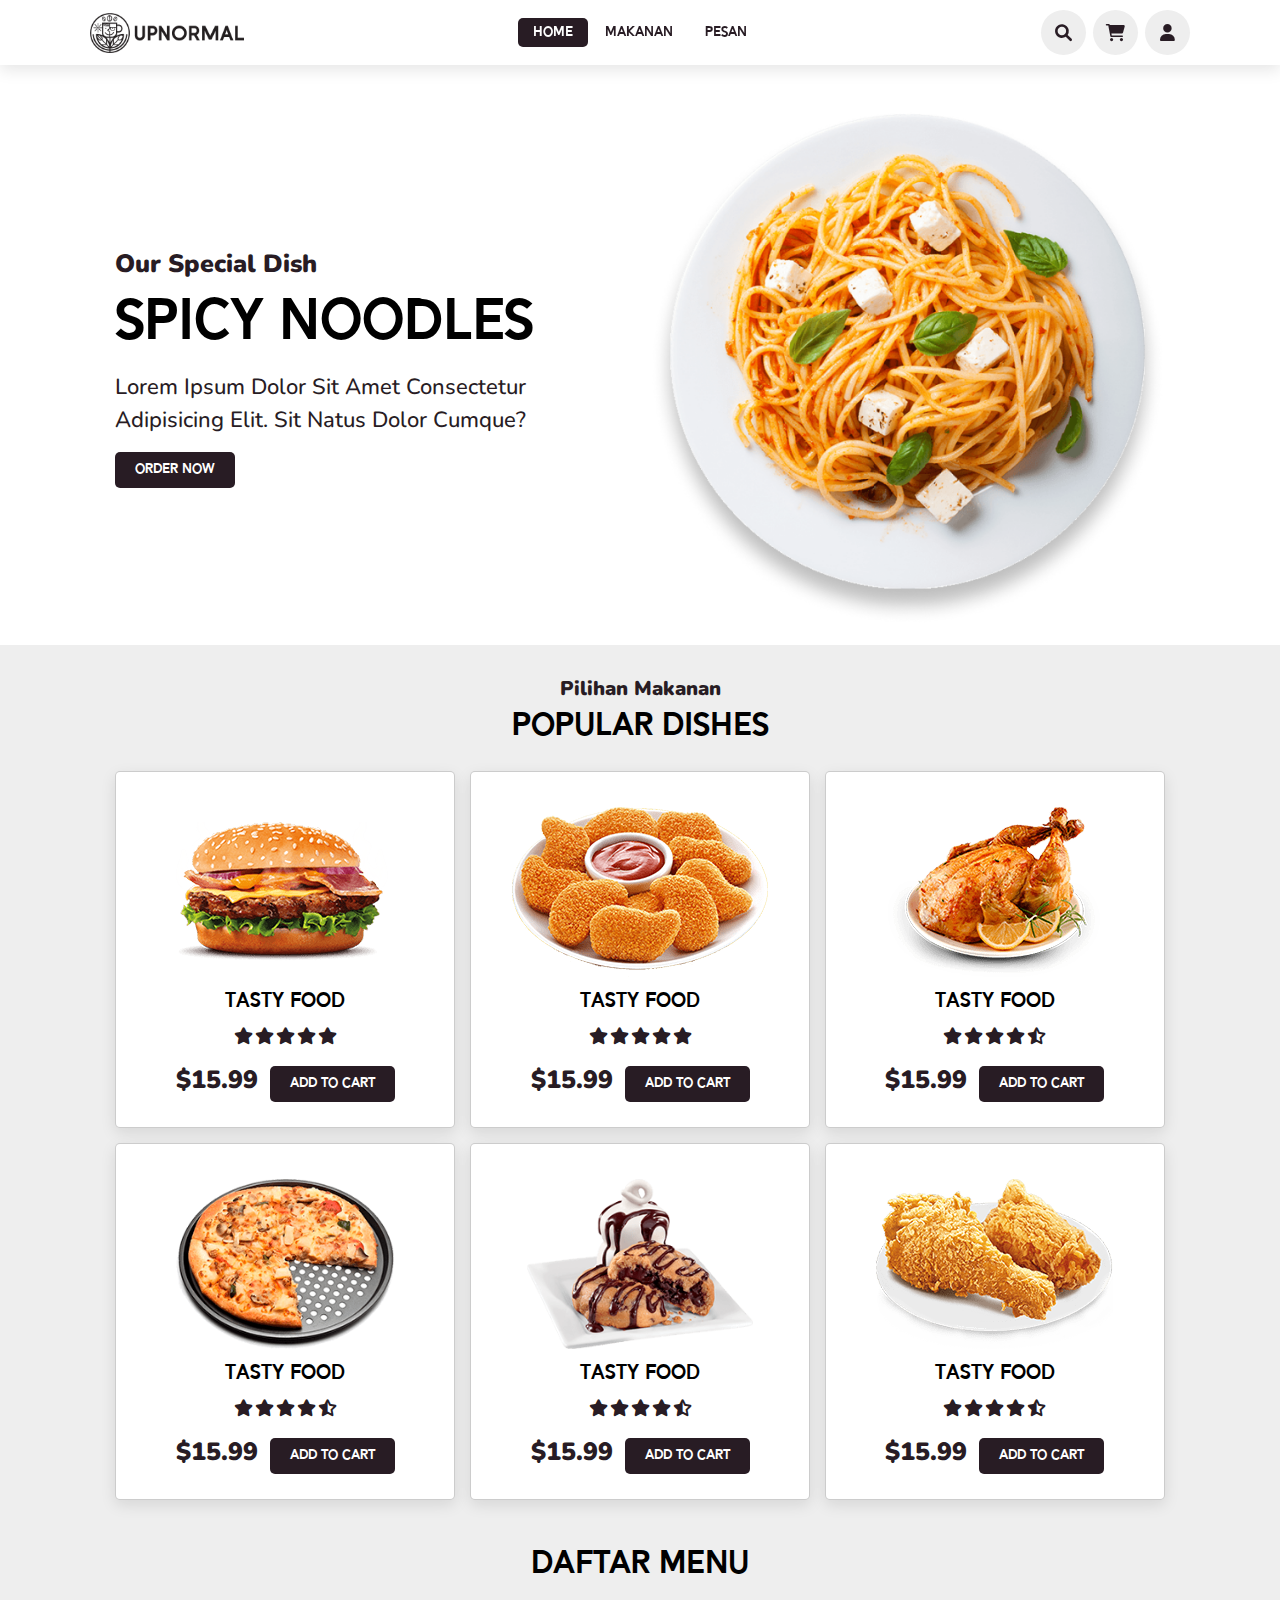
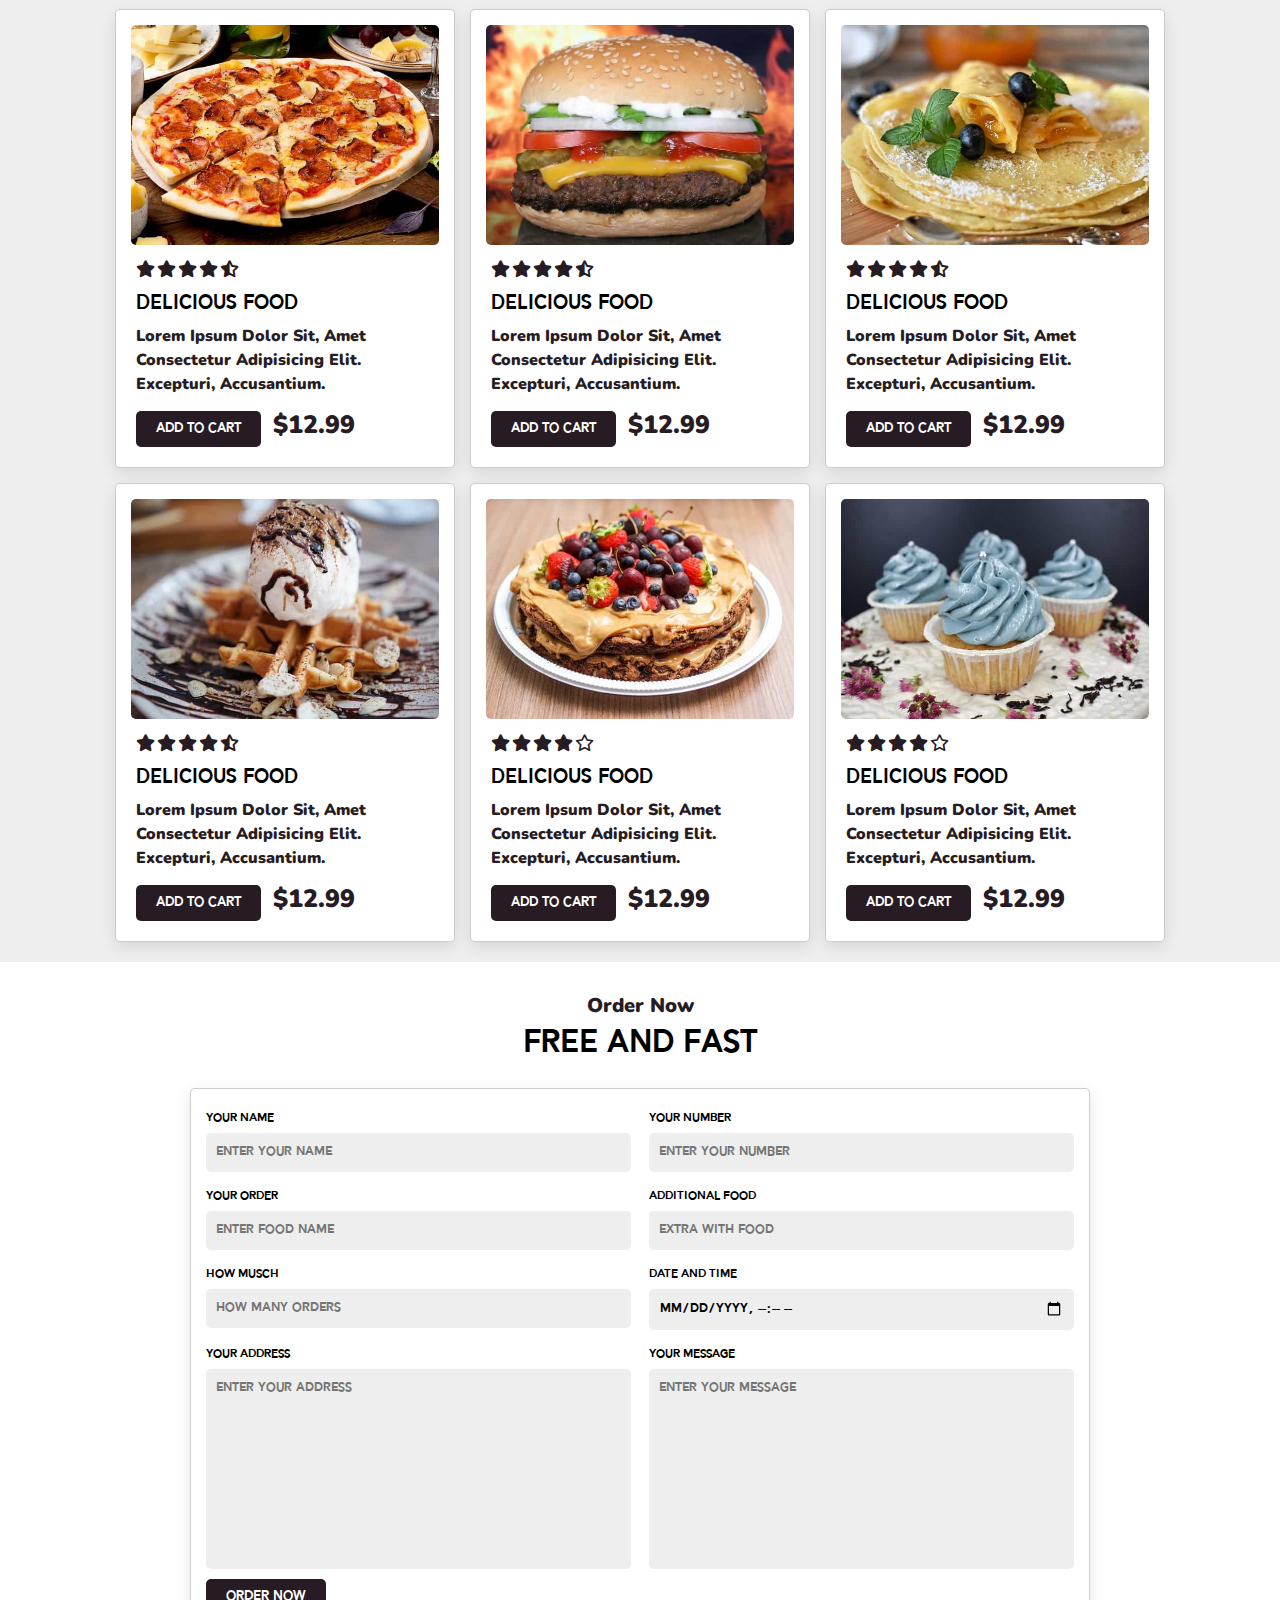
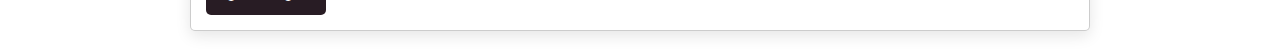
==== index.html @ 046f1b4e "Add files via upload" ====
<html lang="en">
<head>
    <meta charset="UTF-8">
    <meta http-equiv="X-UA-Compatible" content="IE=edge">
    <meta name="viewport" content="width=device-width, initial-scale=1.0">
    <title>POS Website | Proto 1</title>
    
    <link rel="stylesheet" href="/css/style.css">

    <link rel="stylesheet" href="https://cdnjs.cloudflare.com/ajax/libs/font-awesome/6.0.0-beta2/css/all.min.css">
</head>
<body>

    <!-- navbar -->
    <header>
        <a href="#" class="logo"><img src="/img/Logo_Upnormal.png" alt=""><i class=""></i></a>
        
        <nav class="navbar">
            <a href="#home" class="active">Home</a>
            <a href="#makanan">Makanan</a>
            <a href="#order">Pesan</a>
        </nav>

        <div class="icons">
            <i class="fa-solid fa-bars" id="menu-bars"></i>
            <i class="fa-solid fa-magnifying-glass" id="search-icon"></i>
            <a href="#" class="fa-solid fa-cart-shopping"></a>
            <a href="#" class="fa-solid fa-user"></a>
        </div>
    </header>

    <!-- search bar -->
    <form action="" id="search-form">
        <input type="search" placeholder="search here..." name="" id="search-box">
        <label for="search-box" class="fas fa-search"></label>
        <i class="fa-solid fa-xmark" id="search-close"></i>
    </form>

    <!-- hero section -->
    <section class="home" id="home">

        <div class="swiper-container home-slider">

            <div class="swiper-wrapper wrapper">

                <div class="swiper-slide slide">
                    <div class="content">
                        <span>our special dish</span>
                        <h3>spicy noodles</h3>
                        <p>Lorem ipsum dolor sit amet consectetur adipisicing elit. Sit natus dolor cumque?</p>
                        <a href="#order" class="btn">order now</a>
                    </div>
                    <div class="image">
                        <img src="img/home-img-1.png" alt="">
                    </div>
                </div>
    
            </div>

        </div>
        
    </section>


    <!-- makanan section -->
    <section class="makanan" id="makanan">
        <div class="makanan-populer">
            <h3 class="sub-heading"> Pilihan Makanan </h3>
            <h1 class="heading"> popular dishes </h1>

            <div class="box-container">
                <div class="box">
                    <img src="img/dish-1.png" alt="">
                    <h3>tasty food</h3>
                    <div class="stars">
                        <i class="fa-solid fa-star"></i>
                        <i class="fa-solid fa-star"></i>
                        <i class="fa-solid fa-star"></i>
                        <i class="fa-solid fa-star"></i>
                        <i class="fa-solid fa-star"></i>
                    </div>
                    <span>$15.99</span>
                    <a href="#order" class="btn">add to cart</a>
                </div>
                <div class="box">
                    <img src="img/dish-2.png" alt="">
                    <h3>tasty food</h3>
                    <div class="stars">
                        <i class="fa-solid fa-star"></i>
                        <i class="fa-solid fa-star"></i>
                        <i class="fa-solid fa-star"></i>
                        <i class="fa-solid fa-star"></i>
                        <i class="fa-solid fa-star"></i>
                    </div>
                    <span>$15.99</span>
                    <a href="#order" class="btn">add to cart</a>
                </div>
                <div class="box">
                    <img src="img/dish-3.png" alt="">
                    <h3>tasty food</h3>
                    <div class="stars">
                        <i class="fa-solid fa-star"></i>
                        <i class="fa-solid fa-star"></i>
                        <i class="fa-solid fa-star"></i>
                        <i class="fa-solid fa-star"></i>
                        <i class="fa-solid fa-star-half-stroke"></i>
                    </div>
                    <span>$15.99</span>
                    <a href="#order" class="btn">add to cart</a>
                </div>
                <div class="box">
                    <img src="img/dish-4.png" alt="">
                    <h3>tasty food</h3>
                    <div class="stars">
                        <i class="fa-solid fa-star"></i>
                        <i class="fa-solid fa-star"></i>
                        <i class="fa-solid fa-star"></i>
                        <i class="fa-solid fa-star"></i>
                        <i class="fa-solid fa-star-half-stroke"></i>
                    </div>
                    <span>$15.99</span>
                    <a href="#order" class="btn">add to cart</a>
                </div>
                <div class="box">
                    <img src="img/dish-5.png" alt="">
                    <h3>tasty food</h3>
                    <div class="stars">
                        <i class="fa-solid fa-star"></i>
                        <i class="fa-solid fa-star"></i>
                        <i class="fa-solid fa-star"></i>
                        <i class="fa-solid fa-star"></i>
                        <i class="fa-solid fa-star-half-stroke"></i>
                    </div>
                    <span>$15.99</span>
                    <a href="#order" class="btn">add to cart</a>
                </div>
                <div class="box">
                    <img src="img/dish-6.png" alt="">
                    <h3>tasty food</h3>
                    <div class="stars">
                        <i class="fa-solid fa-star"></i>
                        <i class="fa-solid fa-star"></i>
                        <i class="fa-solid fa-star"></i>
                        <i class="fa-solid fa-star"></i>
                        <i class="fa-solid fa-star-half-stroke"></i>
                    </div>
                    <span>$15.99</span>
                    <a href="#order" class="btn">add to cart</a>
                </div>
            </div>
        </div>
        
        <div class="makanan-menu">
            <h1 class="sub-menu"> daftar menu </h1>

            <div class="box-container">
                <div class="box">
                    <div class="image">
                        <img src="img/menu-1.jpg" alt="">
                    </div>
                    <div class="content">
                        <div class="stars">
                            <i class="fas fa-star"></i>
                            <i class="fas fa-star"></i>
                            <i class="fas fa-star"></i>
                            <i class="fas fa-star"></i>
                            <i class="fa-solid fa-star-half-stroke"></i>
                        </div>
                        <h3>delicious food</h3>
                        <p>Lorem ipsum dolor sit, amet consectetur adipisicing elit. Excepturi, accusantium.</p>
                        <a href="#order" class="btn">add to cart</a>
                        <span class="price">$12.99</span>
                    </div>
                </div>
                <div class="box">
                    <div class="image">
                        <img src="img/menu-2.jpg" alt="">
                    </div>
                    <div class="content">
                        <div class="stars">
                            <i class="fas fa-star"></i>
                            <i class="fas fa-star"></i>
                            <i class="fas fa-star"></i>
                            <i class="fas fa-star"></i>
                            <i class="fa-solid fa-star-half-stroke"></i>
                        </div>
                        <h3>delicious food</h3>
                        <p>Lorem ipsum dolor sit, amet consectetur adipisicing elit. Excepturi, accusantium.</p>
                        <a href="#order" class="btn">add to cart</a>
                        <span class="price">$12.99</span>
                    </div>
                </div>
                <div class="box">
                    <div class="image">
                        <img src="img/menu-3.jpg" alt="">
                    </div>
                    <div class="content">
                        <div class="stars">
                            <i class="fas fa-star"></i>
                            <i class="fas fa-star"></i>
                            <i class="fas fa-star"></i>
                            <i class="fas fa-star"></i>
                            <i class="fa-solid fa-star-half-stroke"></i>
                        </div>
                        <h3>delicious food</h3>
                        <p>Lorem ipsum dolor sit, amet consectetur adipisicing elit. Excepturi, accusantium.</p>
                        <a href="#order" class="btn">add to cart</a>
                        <span class="price">$12.99</span>
                    </div>
                </div>
                <div class="box">
                    <div class="image">
                        <img src="img/menu-4.jpg" alt="">
                    </div>
                    <div class="content">
                        <div class="stars">
                            <i class="fas fa-star"></i>
                            <i class="fas fa-star"></i>
                            <i class="fas fa-star"></i>
                            <i class="fas fa-star"></i>
                            <i class="fa-solid fa-star-half-stroke"></i>
                        </div>
                        <h3>delicious food</h3>
                        <p>Lorem ipsum dolor sit, amet consectetur adipisicing elit. Excepturi, accusantium.</p>
                        <a href="#order" class="btn">add to cart</a>
                        <span class="price">$12.99</span>
                    </div>
                </div>
                <div class="box">
                    <div class="image">
                        <img src="img/menu-5.jpg" alt="">
                    </div>
                    <div class="content">
                        <div class="stars">
                            <i class="fas fa-star"></i>
                            <i class="fas fa-star"></i>
                            <i class="fas fa-star"></i>
                            <i class="fas fa-star"></i>
                            <i class="fa-regular fa-star"></i>
                        </div>
                        <h3>delicious food</h3>
                        <p>Lorem ipsum dolor sit, amet consectetur adipisicing elit. Excepturi, accusantium.</p>
                        <a href="#order" class="btn">add to cart</a>
                        <span class="price">$12.99</span>
                    </div>
                </div>
                <div class="box">
                    <div class="image">
                        <img src="img/menu-6.jpg" alt="">
                    </div>
                    <div class="content">
                        <div class="stars">
                            <i class="fas fa-star"></i>
                            <i class="fas fa-star"></i>
                            <i class="fas fa-star"></i>
                            <i class="fas fa-star"></i>
                            <i class="fa-regular fa-star"></i>
                        </div>
                        <h3>delicious food</h3>
                        <p>Lorem ipsum dolor sit, amet consectetur adipisicing elit. Excepturi, accusantium.</p>
                        <a href="#order" class="btn">add to cart</a>
                        <span class="price">$12.99</span>
                    </div>
                </div>
            </div>
        </div>
        
    </section>

    <section class="order" id="order">

        <h3 class="sub-heading"> order now </h3>
        <h1 class="heading"> free and fast </h1>
    
        <form action="">
    
            <div class="inputBox">
                <div class="input">
                    <span>your name</span>
                    <input type="text" placeholder="enter your name">
                </div>
                <div class="input">
                    <span>your number</span>
                    <input type="number" placeholder="enter your number">
                </div>
            </div>
            <div class="inputBox">
                <div class="input">
                    <span>your order</span>
                    <input type="text" placeholder="enter food name">
                </div>
                <div class="input">
                    <span>additional food</span>
                    <input type="test" placeholder="extra with food">
                </div>
            </div>
            <div class="inputBox">
                <div class="input">
                    <span>how musch</span>
                    <input type="number" placeholder="how many orders">
                </div>
                <div class="input">
                    <span>date and time</span>
                    <input type="datetime-local">
                </div>
            </div>
            <div class="inputBox">
                <div class="input">
                    <span>your address</span>
                    <textarea name="" placeholder="enter your address" id="" cols="30" rows="10"></textarea>
                </div>
                <div class="input">
                    <span>your message</span>
                    <textarea name="" placeholder="enter your message" id="" cols="30" rows="10"></textarea>
                </div>
            </div>
    
            <input type="submit" value="order now" class="btn">
    
        </form>
    
    </section>
    
    <script src="/js/main.js"></script>
</body>
</html>
---- css/style.css ----
@import url('https://fonts.googleapis.com/css2?family=Nunito:wght@200;300;400;600;700&display=swap');

:root{
    --green:#27ae60;
    --chocolate:#281c24;
    --light-color:#eee;
    --box-shadow:0 .5rem 1.5rem rgba(0,0,0,.1);
}

@font-face {
    font-family: Alesand;
    src: url(/font/Alesand\ Regular.ttf);
}
@font-face {
    font-family: Alesand;
    src: url(/font/Alesand\ Light.ttf);
    font-weight: 100;
}
@font-face {
    font-family: Alesand;
    src: url(/font/Alesand\ Bold.ttf);
    font-weight: 800;
}
@font-face {
    font-family: Alesand;
    src: url(/font/Alesand\ Extra\ Bold.ttf);
    font-weight: 1000;
}

*{
    font-family: 'Alesand';
    margin:0; padding:0;
    box-sizing: border-box;
    text-decoration: none;
    font-weight: 1000;
    outline: none; border:none;
    text-transform: capitalize;
    transition: all .2s linear;
}

html{
    font-size: 62.5%;
    overflow-x: hidden;
    scroll-padding-top: 5.5rem;
    scroll-behavior: smooth;
}

section{
    padding:2rem 9%;
}

section:nth-child(even){
    background:#eee;
}

.sub-heading{
    font-family: 'Nunito', sans-serif;
    text-align: center;
    color:var(--chocolate);
    font-size: 2rem;
    padding-top: 1rem;
}

.heading{
    text-align: center;
    color:var(--black);
    font-size: 4rem;
    padding-bottom: 2rem;
    text-transform: uppercase;
}

.sub-menu{
    text-align: center;
    color:var(--black);
    font-size: 4rem;
    padding-bottom: 2rem;
    padding-top: 4rem;
    text-transform: uppercase;
}
    
header{
    position: fixed;
    top:0; left: 0; right:0;
    background: #fff;
    padding:1rem 7%;
    display: flex;
    align-items: center;
    justify-content: space-between;
    z-index: 1000;
    box-shadow: var(--box-shadow);
}

header .logo{
    color:var(--chocolate);
    font-size: 2.5rem;
    font-weight: bolder;
}

header .logo img{
    height: 4rem;
}

header .logo i{
    color:var(--chocolate);
}

header .navbar a{
    font-size: 1.7rem;
    border-radius: .5rem;
    padding:.5rem 1.5rem;
    color:var(--chocolate);
}

header .navbar a.active,
header .navbar a:hover{
    color:#fff;
    background: var(--chocolate);
}


header .icons i,
header .icons a{
    cursor: pointer;
    margin-left: .5rem;
    height:4.5rem;
    line-height: 4.5rem;
    width:4.5rem;
    text-align: center;
    font-size: 1.7rem;
    color:var(--chocolate);
    border-radius: 50%;
    background: #eee;
}

header .icons i:hover,
header .icons a:hover{
    color:#fff;
    background: var(--chocolate);
}

header .icons #menu-bars{
    display: none;
}


/* Search Form Navbar */
#search-form{
    position: fixed;
    top:-110%; left:0; 
    height:100%; width:100%;
    z-index: 1004;
    background:rgba(0,0,0,.8);
    display: flex;
    align-items: center;
    justify-content: center;
    padding:0 1rem; 
    transition: 0.5s ease-in-out;
}

#search-form.active{
    top:0;
    transition: 0.5s ease-in-out;
}

#search-form #search-box{
    width:50rem;
    border-bottom: .1rem solid #fff;
    padding:1rem 0;
    color:#fff;
    font-size: 3rem;
    text-transform: none;
    background:none;
}

#search-form #search-box::placeholder{
    color:#eee;
}

#search-form #search-box::-webkit-search-cancel-button{
    -webkit-appearance: none;
}

#search-form label{
    color:#fff;
    cursor:pointer;
    font-size: 3rem;
}

#search-form label:hover{
    color:var(--chocolate);
}

#search-form #search-close{
    position: absolute;
    color:#fff;
    cursor: pointer;
    top: 2rem; right:3rem;
    font-size: 5rem;
}


/* Home Section */

.home .home-slider .slide{
    display: flex;
    align-items: center;
    flex-wrap: wrap;
    gap:2rem; 
    padding-top: 9rem;
}

.home .home-slider .slide .content{
    flex:1 1 45rem;
}

.home .home-slider .slide .image{
    flex:1 1 45rem;
}

.home .home-slider .slide .image img{
    width: 100%;
}

.home .home-slider .slide .content span{
    font-family: 'Nunito', sans-serif;
    color:var(--chocolate);
    font-size: 2.5rem;
}

.home .home-slider .slide .content h3{
    color:var(--black);
    font-size: 7rem;
    font-weight: 1000;
}

.home .home-slider .slide .content p{
    font-family: 'Nunito', sans-serif;
    color:var(--chocolate);
    font-size: 2.2rem;
    padding:.5rem 0;
    line-height: 1.5;
    font-weight: 500;
}

.btn{
    margin-top: 1rem;
    display: inline-block;
    font-size: 1.7rem;
    color:#fff;
    background: var(--chocolate);
    border-radius: .5rem;
    cursor: pointer;
    padding:.8rem 2rem;
}

.btn:hover{
    background: var(--light-color);
    color: var(--chocolate);
    outline: 2px solid var(--chocolate);
    outline-offset: -.2rem;
}


/* Makanan Section */
.makanan-populer .box-container{
    display: grid;
    grid-template-columns: repeat(auto-fit, minmax(28rem, 1fr));
    gap:1.5rem;
}

.makanan-populer .box-container .box{
    padding:2.5rem;
    background:#fff;
    border-radius: .5rem;
    border:.1rem solid rgba(0,0,0,.2);
    box-shadow: var(--box-shadow);
    position: relative;
    overflow: hidden;
    text-align: center;
}

.makanan-populer .box-container .box img{
    height:17rem;
    margin:1rem 0;
}

.makanan-populer .box-container .box h3{
    color:var(--black);
    font-size: 2.5rem;
}

.makanan-populer .box-container .box .stars{
    padding:1rem 0;
}

.makanan-populer .box-container .box .stars i{
    font-size: 1.7rem;
    color:var(--chocolate);
}

.makanan-populer .box-container .box span{
    font-family: 'Nunito', sans-serif;
    color:var(--chocolate);
    font-weight: bolder;
    margin-right: 1rem;
    font-size: 2.5rem;
}

.makanan-menu .box-container{
    display: grid;
    grid-template-columns: repeat(auto-fit, minmax(30rem, 1fr));
    gap:1.5rem;
}

.makanan-menu .box-container .box{
    background: #fff;
    border:.1rem solid rgba(0,0,0,.2);
    border-radius: .5rem;
    box-shadow: var(--box-shadow);    
}

.makanan-menu .box-container .box .image{
    height: 25rem;
    width: 100%;
    padding:1.5rem;
    overflow: hidden;
    position: relative;
}

.makanan-menu .box-container .box .image img{
    height: 100%;
    width: 100%;
    border-radius: .5rem;
    object-fit: cover;
}

.makanan-menu .box-container .box .content{
    padding:2rem;
    padding-top: 0;
}

.makanan-menu .box-container .box .content .stars{
    padding-bottom: 1rem;
}

.makanan-menu .box-container .box .content .stars i{
   font-size: 1.7rem;
   color:var(--chocolate);
}

.makanan-menu .box-container .box .content h3{
    color:var(--black);
    font-size: 2.5rem;
}

.makanan-menu .box-container .box .content p{
    font-family: 'Nunito', sans-serif;
    color:var(--chocolate);
    font-size: 1.6rem;
    padding:.5rem 0;
    line-height: 1.5;
}

.makanan-menu .box-container .box .content .price{
    font-family: 'Nunito', sans-serif;
    color:var(--chocolate);
    margin-left: 1rem;
    font-size: 2.5rem;
}


/* order form */
.order form{
    max-width:90rem;
    border-radius: .5rem;
    box-shadow: var(--box-shadow);
    border:.1rem solid rgba(0,0,0,.2);
    background:#fff;
    padding:1.5rem;
    margin:0 auto;
}

.order form .inputBox{
    display: flex;
    flex-wrap: wrap;
    justify-content: space-between;
}

.order form .inputBox .input{
    width:49%;
}

.order form .inputBox .input span{
    display:block;
    padding:.5rem 0;
    font-size: 1.5rem;
    color:var(--black);
}

.order form .inputBox .input input,
.order form .inputBox .input textarea{
    background:#eee;
    border-radius: .5rem;
    padding:1rem;
    font-size: 1.6rem;
    color:var(--black);
    text-transform: none;
    margin-bottom: 1rem;
    width:100%;
}

.order form .inputBox .input input:focus,
.order form .inputBox .input textarea:focus{
    border:.1rem solid var(--chocolate);
}

.order form .inputBox .input textarea{
    height:20rem;
    resize: none;
}

.order form .btn{
    margin-top: 0;
}



@media (max-width:991px) {
    header{
        padding:1rem 2rem;
    }

    header .logo img{
        height: 3rem;
    }

    section{
        padding:2rem;
    }

    header .icons #menu-bars{
        display: inline-block;
    }

    header .navbar{
        position: absolute;
        top:100%; left:0; right:0;
        background:#fff;
        border-top: .1rem solid rgba(0,0,0,.2);
        border-bottom: .1rem solid rgba(0,0,0,.2);
        padding:1rem;
        clip-path: polygon(0 0, 100% 0, 100% 0, 0 0);
    }

    header .navbar.active{
        clip-path: polygon(0 0, 100% 0, 100% 100%, 0% 100%);
    }

    header .navbar a{
        display: block;
        padding:1.5rem;
        margin:1rem;
        font-size: 2rem;
        background:#eee;
    }

    #search-form #search-box{
        width:90%;
        margin:0 1rem;
    }

    .home .home-slider .slide .content h3{
        font-size: 5rem;
    }
}
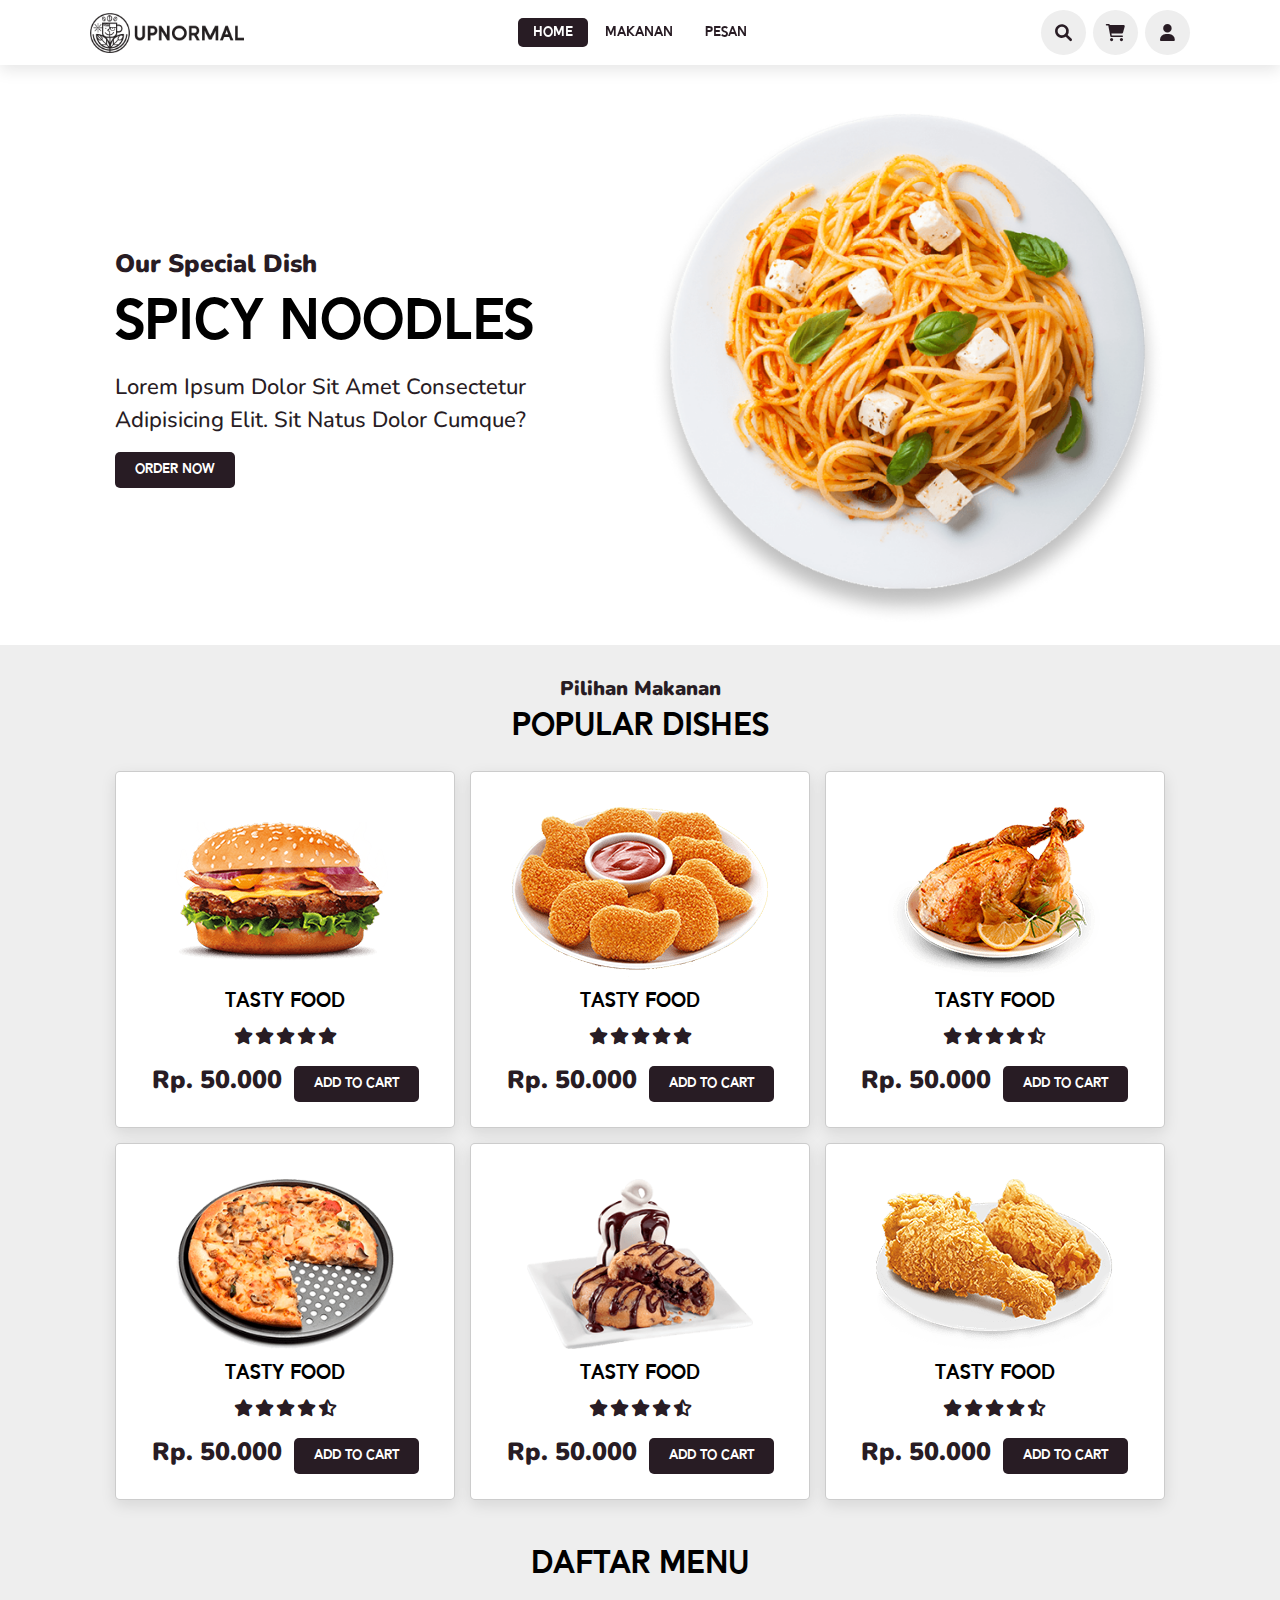
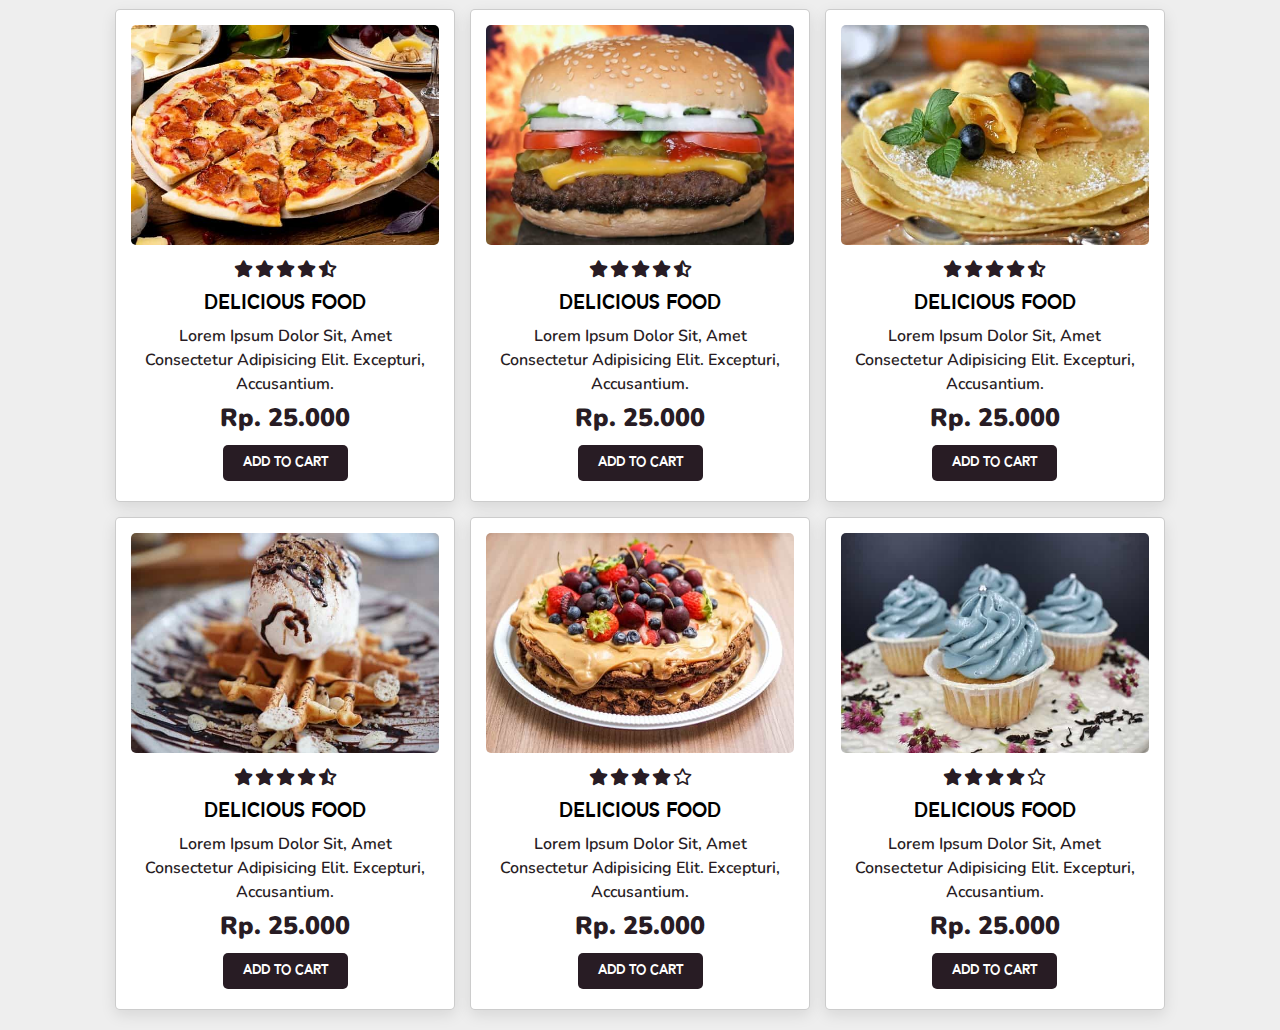
==== commit 18e6bcff: "cart" ====
--- a/index.html
+++ b/index.html
@@ -1,326 +1,326 @@
-<html lang="en">
-<head>
-    <meta charset="UTF-8">
-    <meta http-equiv="X-UA-Compatible" content="IE=edge">
-    <meta name="viewport" content="width=device-width, initial-scale=1.0">
-    <title>POS Website | Proto 1</title>
-    
-    <link rel="stylesheet" href="/css/style.css">
-
-    <link rel="stylesheet" href="https://cdnjs.cloudflare.com/ajax/libs/font-awesome/6.0.0-beta2/css/all.min.css">
-</head>
-<body>
-
-    <!-- navbar -->
-    <header>
-        <a href="#" class="logo"><img src="/img/Logo_Upnormal.png" alt=""><i class=""></i></a>
-        
-        <nav class="navbar">
-            <a href="#home" class="active">Home</a>
-            <a href="#makanan">Makanan</a>
-            <a href="#order">Pesan</a>
-        </nav>
-
-        <div class="icons">
-            <i class="fa-solid fa-bars" id="menu-bars"></i>
-            <i class="fa-solid fa-magnifying-glass" id="search-icon"></i>
-            <a href="#" class="fa-solid fa-cart-shopping"></a>
-            <a href="#" class="fa-solid fa-user"></a>
-        </div>
-    </header>
-
-    <!-- search bar -->
-    <form action="" id="search-form">
-        <input type="search" placeholder="search here..." name="" id="search-box">
-        <label for="search-box" class="fas fa-search"></label>
-        <i class="fa-solid fa-xmark" id="search-close"></i>
-    </form>
-
-    <!-- hero section -->
-    <section class="home" id="home">
-
-        <div class="swiper-container home-slider">
-
-            <div class="swiper-wrapper wrapper">
-
-                <div class="swiper-slide slide">
-                    <div class="content">
-                        <span>our special dish</span>
-                        <h3>spicy noodles</h3>
-                        <p>Lorem ipsum dolor sit amet consectetur adipisicing elit. Sit natus dolor cumque?</p>
-                        <a href="#order" class="btn">order now</a>
-                    </div>
-                    <div class="image">
-                        <img src="img/home-img-1.png" alt="">
-                    </div>
-                </div>
-    
-            </div>
-
-        </div>
-        
-    </section>
-
-
-    <!-- makanan section -->
-    <section class="makanan" id="makanan">
-        <div class="makanan-populer">
-            <h3 class="sub-heading"> Pilihan Makanan </h3>
-            <h1 class="heading"> popular dishes </h1>
-
-            <div class="box-container">
-                <div class="box">
-                    <img src="img/dish-1.png" alt="">
-                    <h3>tasty food</h3>
-                    <div class="stars">
-                        <i class="fa-solid fa-star"></i>
-                        <i class="fa-solid fa-star"></i>
-                        <i class="fa-solid fa-star"></i>
-                        <i class="fa-solid fa-star"></i>
-                        <i class="fa-solid fa-star"></i>
-                    </div>
-                    <span>$15.99</span>
-                    <a href="#order" class="btn">add to cart</a>
-                </div>
-                <div class="box">
-                    <img src="img/dish-2.png" alt="">
-                    <h3>tasty food</h3>
-                    <div class="stars">
-                        <i class="fa-solid fa-star"></i>
-                        <i class="fa-solid fa-star"></i>
-                        <i class="fa-solid fa-star"></i>
-                        <i class="fa-solid fa-star"></i>
-                        <i class="fa-solid fa-star"></i>
-                    </div>
-                    <span>$15.99</span>
-                    <a href="#order" class="btn">add to cart</a>
-                </div>
-                <div class="box">
-                    <img src="img/dish-3.png" alt="">
-                    <h3>tasty food</h3>
-                    <div class="stars">
-                        <i class="fa-solid fa-star"></i>
-                        <i class="fa-solid fa-star"></i>
-                        <i class="fa-solid fa-star"></i>
-                        <i class="fa-solid fa-star"></i>
-                        <i class="fa-solid fa-star-half-stroke"></i>
-                    </div>
-                    <span>$15.99</span>
-                    <a href="#order" class="btn">add to cart</a>
-                </div>
-                <div class="box">
-                    <img src="img/dish-4.png" alt="">
-                    <h3>tasty food</h3>
-                    <div class="stars">
-                        <i class="fa-solid fa-star"></i>
-                        <i class="fa-solid fa-star"></i>
-                        <i class="fa-solid fa-star"></i>
-                        <i class="fa-solid fa-star"></i>
-                        <i class="fa-solid fa-star-half-stroke"></i>
-                    </div>
-                    <span>$15.99</span>
-                    <a href="#order" class="btn">add to cart</a>
-                </div>
-                <div class="box">
-                    <img src="img/dish-5.png" alt="">
-                    <h3>tasty food</h3>
-                    <div class="stars">
-                        <i class="fa-solid fa-star"></i>
-                        <i class="fa-solid fa-star"></i>
-                        <i class="fa-solid fa-star"></i>
-                        <i class="fa-solid fa-star"></i>
-                        <i class="fa-solid fa-star-half-stroke"></i>
-                    </div>
-                    <span>$15.99</span>
-                    <a href="#order" class="btn">add to cart</a>
-                </div>
-                <div class="box">
-                    <img src="img/dish-6.png" alt="">
-                    <h3>tasty food</h3>
-                    <div class="stars">
-                        <i class="fa-solid fa-star"></i>
-                        <i class="fa-solid fa-star"></i>
-                        <i class="fa-solid fa-star"></i>
-                        <i class="fa-solid fa-star"></i>
-                        <i class="fa-solid fa-star-half-stroke"></i>
-                    </div>
-                    <span>$15.99</span>
-                    <a href="#order" class="btn">add to cart</a>
-                </div>
-            </div>
-        </div>
-        
-        <div class="makanan-menu">
-            <h1 class="sub-menu"> daftar menu </h1>
-
-            <div class="box-container">
-                <div class="box">
-                    <div class="image">
-                        <img src="img/menu-1.jpg" alt="">
-                    </div>
-                    <div class="content">
-                        <div class="stars">
-                            <i class="fas fa-star"></i>
-                            <i class="fas fa-star"></i>
-                            <i class="fas fa-star"></i>
-                            <i class="fas fa-star"></i>
-                            <i class="fa-solid fa-star-half-stroke"></i>
-                        </div>
-                        <h3>delicious food</h3>
-                        <p>Lorem ipsum dolor sit, amet consectetur adipisicing elit. Excepturi, accusantium.</p>
-                        <a href="#order" class="btn">add to cart</a>
-                        <span class="price">$12.99</span>
-                    </div>
-                </div>
-                <div class="box">
-                    <div class="image">
-                        <img src="img/menu-2.jpg" alt="">
-                    </div>
-                    <div class="content">
-                        <div class="stars">
-                            <i class="fas fa-star"></i>
-                            <i class="fas fa-star"></i>
-                            <i class="fas fa-star"></i>
-                            <i class="fas fa-star"></i>
-                            <i class="fa-solid fa-star-half-stroke"></i>
-                        </div>
-                        <h3>delicious food</h3>
-                        <p>Lorem ipsum dolor sit, amet consectetur adipisicing elit. Excepturi, accusantium.</p>
-                        <a href="#order" class="btn">add to cart</a>
-                        <span class="price">$12.99</span>
-                    </div>
-                </div>
-                <div class="box">
-                    <div class="image">
-                        <img src="img/menu-3.jpg" alt="">
-                    </div>
-                    <div class="content">
-                        <div class="stars">
-                            <i class="fas fa-star"></i>
-                            <i class="fas fa-star"></i>
-                            <i class="fas fa-star"></i>
-                            <i class="fas fa-star"></i>
-                            <i class="fa-solid fa-star-half-stroke"></i>
-                        </div>
-                        <h3>delicious food</h3>
-                        <p>Lorem ipsum dolor sit, amet consectetur adipisicing elit. Excepturi, accusantium.</p>
-                        <a href="#order" class="btn">add to cart</a>
-                        <span class="price">$12.99</span>
-                    </div>
-                </div>
-                <div class="box">
-                    <div class="image">
-                        <img src="img/menu-4.jpg" alt="">
-                    </div>
-                    <div class="content">
-                        <div class="stars">
-                            <i class="fas fa-star"></i>
-                            <i class="fas fa-star"></i>
-                            <i class="fas fa-star"></i>
-                            <i class="fas fa-star"></i>
-                            <i class="fa-solid fa-star-half-stroke"></i>
-                        </div>
-                        <h3>delicious food</h3>
-                        <p>Lorem ipsum dolor sit, amet consectetur adipisicing elit. Excepturi, accusantium.</p>
-                        <a href="#order" class="btn">add to cart</a>
-                        <span class="price">$12.99</span>
-                    </div>
-                </div>
-                <div class="box">
-                    <div class="image">
-                        <img src="img/menu-5.jpg" alt="">
-                    </div>
-                    <div class="content">
-                        <div class="stars">
-                            <i class="fas fa-star"></i>
-                            <i class="fas fa-star"></i>
-                            <i class="fas fa-star"></i>
-                            <i class="fas fa-star"></i>
-                            <i class="fa-regular fa-star"></i>
-                        </div>
-                        <h3>delicious food</h3>
-                        <p>Lorem ipsum dolor sit, amet consectetur adipisicing elit. Excepturi, accusantium.</p>
-                        <a href="#order" class="btn">add to cart</a>
-                        <span class="price">$12.99</span>
-                    </div>
-                </div>
-                <div class="box">
-                    <div class="image">
-                        <img src="img/menu-6.jpg" alt="">
-                    </div>
-                    <div class="content">
-                        <div class="stars">
-                            <i class="fas fa-star"></i>
-                            <i class="fas fa-star"></i>
-                            <i class="fas fa-star"></i>
-                            <i class="fas fa-star"></i>
-                            <i class="fa-regular fa-star"></i>
-                        </div>
-                        <h3>delicious food</h3>
-                        <p>Lorem ipsum dolor sit, amet consectetur adipisicing elit. Excepturi, accusantium.</p>
-                        <a href="#order" class="btn">add to cart</a>
-                        <span class="price">$12.99</span>
-                    </div>
-                </div>
-            </div>
-        </div>
-        
-    </section>
-
-    <section class="order" id="order">
-
-        <h3 class="sub-heading"> order now </h3>
-        <h1 class="heading"> free and fast </h1>
-    
-        <form action="">
-    
-            <div class="inputBox">
-                <div class="input">
-                    <span>your name</span>
-                    <input type="text" placeholder="enter your name">
-                </div>
-                <div class="input">
-                    <span>your number</span>
-                    <input type="number" placeholder="enter your number">
-                </div>
-            </div>
-            <div class="inputBox">
-                <div class="input">
-                    <span>your order</span>
-                    <input type="text" placeholder="enter food name">
-                </div>
-                <div class="input">
-                    <span>additional food</span>
-                    <input type="test" placeholder="extra with food">
-                </div>
-            </div>
-            <div class="inputBox">
-                <div class="input">
-                    <span>how musch</span>
-                    <input type="number" placeholder="how many orders">
-                </div>
-                <div class="input">
-                    <span>date and time</span>
-                    <input type="datetime-local">
-                </div>
-            </div>
-            <div class="inputBox">
-                <div class="input">
-                    <span>your address</span>
-                    <textarea name="" placeholder="enter your address" id="" cols="30" rows="10"></textarea>
-                </div>
-                <div class="input">
-                    <span>your message</span>
-                    <textarea name="" placeholder="enter your message" id="" cols="30" rows="10"></textarea>
-                </div>
-            </div>
-    
-            <input type="submit" value="order now" class="btn">
-    
-        </form>
-    
-    </section>
-    
-    <script src="/js/main.js"></script>
-</body>
+<html lang="en">
+<head>
+    <meta charset="UTF-8">
+    <meta http-equiv="X-UA-Compatible" content="IE=edge">
+    <meta name="viewport" content="width=device-width, initial-scale=1.0">
+    <title>POS Website | Proto 1</title>
+    
+    <link rel="stylesheet" href="css/style.css">
+
+    <link rel="stylesheet" href="https://cdnjs.cloudflare.com/ajax/libs/font-awesome/6.0.0-beta2/css/all.min.css">
+</head>
+<body>
+
+    <!-- navbar -->
+    <header>
+        <a href="#" class="logo"><img src="/img/Logo_Upnormal.png" alt=""><i class=""></i></a>
+        
+        <nav class="navbar">
+            <a href="#home" class="active">Home</a>
+            <a href="#makanan">Makanan</a>
+            <a href="/page/chart.html">Pesan</a>
+        </nav>
+
+        <div class="icons">
+            <i class="fa-solid fa-bars" id="menu-bars"></i>
+            <i class="fa-solid fa-magnifying-glass navicon" id="search-icon"></i>
+            <a href="/page/chart.html" class="fa-solid fa-cart-shopping navicon"></a>
+            <a href="#" class="fa-solid fa-user navicon"></a>
+        </div>
+    </header>
+
+    <!-- search bar -->
+    <form action="" id="search-form">
+        <input type="search" placeholder="search here..." name="" id="search-box">
+        <label for="search-box" class="fas fa-search"></label>
+        <i class="fa-solid fa-xmark" id="search-close"></i>
+    </form>
+
+    <!-- hero section -->
+    <section class="home" id="home">
+
+        <div class="swiper-container home-slider">
+
+            <div class="swiper-wrapper wrapper">
+
+                <div class="swiper-slide slide">
+                    <div class="content">
+                        <span>our special dish</span>
+                        <h3>spicy noodles</h3>
+                        <p>Lorem ipsum dolor sit amet consectetur adipisicing elit. Sit natus dolor cumque?</p>
+                        <a href="/page/chart.html" class="btn">order now</a>
+                    </div>
+                    <div class="image">
+                        <img src="img/home-img-1.png" alt="">
+                    </div>
+                </div>
+    
+            </div>
+
+        </div>
+        
+    </section>
+
+
+    <!-- makanan section -->
+    <section class="makanan" id="makanan">
+        <div class="makanan-populer">
+            <h3 class="sub-heading"> Pilihan Makanan </h3>
+            <h1 class="heading"> popular dishes </h1>
+
+            <div class="box-container">
+                <div class="box">
+                    <img src="img/dish-1.png" alt="">
+                    <h3>tasty food</h3>
+                    <div class="stars">
+                        <i class="fa-solid fa-star"></i>
+                        <i class="fa-solid fa-star"></i>
+                        <i class="fa-solid fa-star"></i>
+                        <i class="fa-solid fa-star"></i>
+                        <i class="fa-solid fa-star"></i>
+                    </div>
+                    <span>Rp. 50.000</span>
+                    <a href="/page/chart.html" class="btn">add to cart</a>
+                </div>
+                <div class="box">
+                    <img src="img/dish-2.png" alt="">
+                    <h3>tasty food</h3>
+                    <div class="stars">
+                        <i class="fa-solid fa-star"></i>
+                        <i class="fa-solid fa-star"></i>
+                        <i class="fa-solid fa-star"></i>
+                        <i class="fa-solid fa-star"></i>
+                        <i class="fa-solid fa-star"></i>
+                    </div>
+                    <span>Rp. 50.000</span>
+                    <a href="/page/chart.html" class="btn">add to cart</a>
+                </div>
+                <div class="box">
+                    <img src="img/dish-3.png" alt="">
+                    <h3>tasty food</h3>
+                    <div class="stars">
+                        <i class="fa-solid fa-star"></i>
+                        <i class="fa-solid fa-star"></i>
+                        <i class="fa-solid fa-star"></i>
+                        <i class="fa-solid fa-star"></i>
+                        <i class="fa-solid fa-star-half-stroke"></i>
+                    </div>
+                    <span>Rp. 50.000</span>
+                    <a href="/page/chart.html" class="btn">add to cart</a>
+                </div>
+                <div class="box">
+                    <img src="img/dish-4.png" alt="">
+                    <h3>tasty food</h3>
+                    <div class="stars">
+                        <i class="fa-solid fa-star"></i>
+                        <i class="fa-solid fa-star"></i>
+                        <i class="fa-solid fa-star"></i>
+                        <i class="fa-solid fa-star"></i>
+                        <i class="fa-solid fa-star-half-stroke"></i>
+                    </div>
+                    <span>Rp. 50.000</span>
+                    <a href="/page/chart.html" class="btn">add to cart</a>
+                </div>
+                <div class="box">
+                    <img src="img/dish-5.png" alt="">
+                    <h3>tasty food</h3>
+                    <div class="stars">
+                        <i class="fa-solid fa-star"></i>
+                        <i class="fa-solid fa-star"></i>
+                        <i class="fa-solid fa-star"></i>
+                        <i class="fa-solid fa-star"></i>
+                        <i class="fa-solid fa-star-half-stroke"></i>
+                    </div>
+                    <span>Rp. 50.000</span>
+                    <a href="/page/chart.html" class="btn">add to cart</a>
+                </div>
+                <div class="box">
+                    <img src="img/dish-6.png" alt="">
+                    <h3>tasty food</h3>
+                    <div class="stars">
+                        <i class="fa-solid fa-star"></i>
+                        <i class="fa-solid fa-star"></i>
+                        <i class="fa-solid fa-star"></i>
+                        <i class="fa-solid fa-star"></i>
+                        <i class="fa-solid fa-star-half-stroke"></i>
+                    </div>
+                    <span>Rp. 50.000</span>
+                    <a href="/page/chart.html" class="btn">add to cart</a>
+                </div>
+            </div>
+        </div>
+        
+        <div class="makanan-menu">
+            <h1 class="sub-menu"> daftar menu </h1>
+
+            <div class="box-container">
+                <div class="box">
+                    <div class="image">
+                        <img src="img/menu-1.jpg" alt="">
+                    </div>
+                    <div class="content">
+                        <div class="stars">
+                            <i class="fas fa-star"></i>
+                            <i class="fas fa-star"></i>
+                            <i class="fas fa-star"></i>
+                            <i class="fas fa-star"></i>
+                            <i class="fa-solid fa-star-half-stroke"></i>
+                        </div>
+                        <h3>delicious food</h3>
+                        <p>Lorem ipsum dolor sit, amet consectetur adipisicing elit. Excepturi, accusantium.</p>
+                        <span class="price">Rp. 25.000</span>
+                        <a href="/page/chart.html" class="btn">add to cart</a>
+                    </div>
+                </div>
+                <div class="box">
+                    <div class="image">
+                        <img src="img/menu-2.jpg" alt="">
+                    </div>
+                    <div class="content">
+                        <div class="stars">
+                            <i class="fas fa-star"></i>
+                            <i class="fas fa-star"></i>
+                            <i class="fas fa-star"></i>
+                            <i class="fas fa-star"></i>
+                            <i class="fa-solid fa-star-half-stroke"></i>
+                        </div>
+                        <h3>delicious food</h3>
+                        <p>Lorem ipsum dolor sit, amet consectetur adipisicing elit. Excepturi, accusantium.</p>
+                        <span class="price">Rp. 25.000</span>
+                        <a href="/page/chart.html" class="btn">add to cart</a>
+                    </div>
+                </div>
+                <div class="box">
+                    <div class="image">
+                        <img src="img/menu-3.jpg" alt="">
+                    </div>
+                    <div class="content">
+                        <div class="stars">
+                            <i class="fas fa-star"></i>
+                            <i class="fas fa-star"></i>
+                            <i class="fas fa-star"></i>
+                            <i class="fas fa-star"></i>
+                            <i class="fa-solid fa-star-half-stroke"></i>
+                        </div>
+                        <h3>delicious food</h3>
+                        <p>Lorem ipsum dolor sit, amet consectetur adipisicing elit. Excepturi, accusantium.</p>
+                        <span class="price">Rp. 25.000</span>
+                        <a href="/page/chart.html" class="btn">add to cart</a>
+                    </div>
+                </div>
+                <div class="box">
+                    <div class="image">
+                        <img src="img/menu-4.jpg" alt="">
+                    </div>
+                    <div class="content">
+                        <div class="stars">
+                            <i class="fas fa-star"></i>
+                            <i class="fas fa-star"></i>
+                            <i class="fas fa-star"></i>
+                            <i class="fas fa-star"></i>
+                            <i class="fa-solid fa-star-half-stroke"></i>
+                        </div>
+                        <h3>delicious food</h3>
+                        <p>Lorem ipsum dolor sit, amet consectetur adipisicing elit. Excepturi, accusantium.</p>
+                        <span class="price">Rp. 25.000</span>
+                        <a href="/page/chart.html" class="btn">add to cart</a>
+                    </div>
+                </div>
+                <div class="box">
+                    <div class="image">
+                        <img src="img/menu-5.jpg" alt="">
+                    </div>
+                    <div class="content">
+                        <div class="stars">
+                            <i class="fas fa-star"></i>
+                            <i class="fas fa-star"></i>
+                            <i class="fas fa-star"></i>
+                            <i class="fas fa-star"></i>
+                            <i class="fa-regular fa-star"></i>
+                        </div>
+                        <h3>delicious food</h3>
+                        <p>Lorem ipsum dolor sit, amet consectetur adipisicing elit. Excepturi, accusantium.</p>
+                        <span class="price">Rp. 25.000</span>
+                        <a href="/page/chart.html" class="btn">add to cart</a>
+                    </div>
+                </div>
+                <div class="box">
+                    <div class="image">
+                        <img src="img/menu-6.jpg" alt="">
+                    </div>
+                    <div class="content">
+                        <div class="stars">
+                            <i class="fas fa-star"></i>
+                            <i class="fas fa-star"></i>
+                            <i class="fas fa-star"></i>
+                            <i class="fas fa-star"></i>
+                            <i class="fa-regular fa-star"></i>
+                        </div>
+                        <h3>delicious food</h3>
+                        <p>Lorem ipsum dolor sit, amet consectetur adipisicing elit. Excepturi, accusantium.</p>
+                        <span class="price">Rp. 25.000</span>
+                        <a href="/page/chart.html" class="btn">add to cart</a>
+                    </div>
+                </div>
+            </div>
+        </div>
+        
+    </section>
+
+    <!-- <section class="order" id="order">
+
+        <h3 class="sub-heading"> order now </h3>
+        <h1 class="heading"> free and fast </h1>
+    
+        <form action="">
+    
+            <div class="inputBox">
+                <div class="input">
+                    <span>your name</span>
+                    <input type="text" placeholder="enter your name">
+                </div>
+                <div class="input">
+                    <span>your number</span>
+                    <input type="number" placeholder="enter your number">
+                </div>
+            </div>
+            <div class="inputBox">
+                <div class="input">
+                    <span>your order</span>
+                    <input type="text" placeholder="enter food name">
+                </div>
+                <div class="input">
+                    <span>additional food</span>
+                    <input type="test" placeholder="extra with food">
+                </div>
+            </div>
+            <div class="inputBox">
+                <div class="input">
+                    <span>how musch</span>
+                    <input type="number" placeholder="how many orders">
+                </div>
+                <div class="input">
+                    <span>date and time</span>
+                    <input type="datetime-local">
+                </div>
+            </div>
+            <div class="inputBox">
+                <div class="input">
+                    <span>your address</span>
+                    <textarea name="" placeholder="enter your address" id="" cols="30" rows="10"></textarea>
+                </div>
+                <div class="input">
+                    <span>your message</span>
+                    <textarea name="" placeholder="enter your message" id="" cols="30" rows="10"></textarea>
+                </div>
+            </div>
+    
+            <input type="submit" value="order now" class="btn">
+    
+        </form>
+    
+    </section> -->
+    
+    <script src="js/main.js"></script>
+</body>
 </html>--- a/css/style.css
+++ b/css/style.css
@@ -1,475 +1,557 @@
-@import url('https://fonts.googleapis.com/css2?family=Nunito:wght@200;300;400;600;700&display=swap');
-
-:root{
-    --green:#27ae60;
-    --chocolate:#281c24;
-    --light-color:#eee;
-    --box-shadow:0 .5rem 1.5rem rgba(0,0,0,.1);
-}
-
-@font-face {
-    font-family: Alesand;
-    src: url(/font/Alesand\ Regular.ttf);
-}
-@font-face {
-    font-family: Alesand;
-    src: url(/font/Alesand\ Light.ttf);
-    font-weight: 100;
-}
-@font-face {
-    font-family: Alesand;
-    src: url(/font/Alesand\ Bold.ttf);
-    font-weight: 800;
-}
-@font-face {
-    font-family: Alesand;
-    src: url(/font/Alesand\ Extra\ Bold.ttf);
-    font-weight: 1000;
-}
-
-*{
-    font-family: 'Alesand';
-    margin:0; padding:0;
-    box-sizing: border-box;
-    text-decoration: none;
-    font-weight: 1000;
-    outline: none; border:none;
-    text-transform: capitalize;
-    transition: all .2s linear;
-}
-
-html{
-    font-size: 62.5%;
-    overflow-x: hidden;
-    scroll-padding-top: 5.5rem;
-    scroll-behavior: smooth;
-}
-
-section{
-    padding:2rem 9%;
-}
-
-section:nth-child(even){
-    background:#eee;
-}
-
-.sub-heading{
-    font-family: 'Nunito', sans-serif;
-    text-align: center;
-    color:var(--chocolate);
-    font-size: 2rem;
-    padding-top: 1rem;
-}
-
-.heading{
-    text-align: center;
-    color:var(--black);
-    font-size: 4rem;
-    padding-bottom: 2rem;
-    text-transform: uppercase;
-}
-
-.sub-menu{
-    text-align: center;
-    color:var(--black);
-    font-size: 4rem;
-    padding-bottom: 2rem;
-    padding-top: 4rem;
-    text-transform: uppercase;
-}
-    
-header{
-    position: fixed;
-    top:0; left: 0; right:0;
-    background: #fff;
-    padding:1rem 7%;
-    display: flex;
-    align-items: center;
-    justify-content: space-between;
-    z-index: 1000;
-    box-shadow: var(--box-shadow);
-}
-
-header .logo{
-    color:var(--chocolate);
-    font-size: 2.5rem;
-    font-weight: bolder;
-}
-
-header .logo img{
-    height: 4rem;
-}
-
-header .logo i{
-    color:var(--chocolate);
-}
-
-header .navbar a{
-    font-size: 1.7rem;
-    border-radius: .5rem;
-    padding:.5rem 1.5rem;
-    color:var(--chocolate);
-}
-
-header .navbar a.active,
-header .navbar a:hover{
-    color:#fff;
-    background: var(--chocolate);
-}
-
-
-header .icons i,
-header .icons a{
-    cursor: pointer;
-    margin-left: .5rem;
-    height:4.5rem;
-    line-height: 4.5rem;
-    width:4.5rem;
-    text-align: center;
-    font-size: 1.7rem;
-    color:var(--chocolate);
-    border-radius: 50%;
-    background: #eee;
-}
-
-header .icons i:hover,
-header .icons a:hover{
-    color:#fff;
-    background: var(--chocolate);
-}
-
-header .icons #menu-bars{
-    display: none;
-}
-
-
-/* Search Form Navbar */
-#search-form{
-    position: fixed;
-    top:-110%; left:0; 
-    height:100%; width:100%;
-    z-index: 1004;
-    background:rgba(0,0,0,.8);
-    display: flex;
-    align-items: center;
-    justify-content: center;
-    padding:0 1rem; 
-    transition: 0.5s ease-in-out;
-}
-
-#search-form.active{
-    top:0;
-    transition: 0.5s ease-in-out;
-}
-
-#search-form #search-box{
-    width:50rem;
-    border-bottom: .1rem solid #fff;
-    padding:1rem 0;
-    color:#fff;
-    font-size: 3rem;
-    text-transform: none;
-    background:none;
-}
-
-#search-form #search-box::placeholder{
-    color:#eee;
-}
-
-#search-form #search-box::-webkit-search-cancel-button{
-    -webkit-appearance: none;
-}
-
-#search-form label{
-    color:#fff;
-    cursor:pointer;
-    font-size: 3rem;
-}
-
-#search-form label:hover{
-    color:var(--chocolate);
-}
-
-#search-form #search-close{
-    position: absolute;
-    color:#fff;
-    cursor: pointer;
-    top: 2rem; right:3rem;
-    font-size: 5rem;
-}
-
-
-/* Home Section */
-
-.home .home-slider .slide{
-    display: flex;
-    align-items: center;
-    flex-wrap: wrap;
-    gap:2rem; 
-    padding-top: 9rem;
-}
-
-.home .home-slider .slide .content{
-    flex:1 1 45rem;
-}
-
-.home .home-slider .slide .image{
-    flex:1 1 45rem;
-}
-
-.home .home-slider .slide .image img{
-    width: 100%;
-}
-
-.home .home-slider .slide .content span{
-    font-family: 'Nunito', sans-serif;
-    color:var(--chocolate);
-    font-size: 2.5rem;
-}
-
-.home .home-slider .slide .content h3{
-    color:var(--black);
-    font-size: 7rem;
-    font-weight: 1000;
-}
-
-.home .home-slider .slide .content p{
-    font-family: 'Nunito', sans-serif;
-    color:var(--chocolate);
-    font-size: 2.2rem;
-    padding:.5rem 0;
-    line-height: 1.5;
-    font-weight: 500;
-}
-
-.btn{
-    margin-top: 1rem;
-    display: inline-block;
-    font-size: 1.7rem;
-    color:#fff;
-    background: var(--chocolate);
-    border-radius: .5rem;
-    cursor: pointer;
-    padding:.8rem 2rem;
-}
-
-.btn:hover{
-    background: var(--light-color);
-    color: var(--chocolate);
-    outline: 2px solid var(--chocolate);
-    outline-offset: -.2rem;
-}
-
-
-/* Makanan Section */
-.makanan-populer .box-container{
-    display: grid;
-    grid-template-columns: repeat(auto-fit, minmax(28rem, 1fr));
-    gap:1.5rem;
-}
-
-.makanan-populer .box-container .box{
-    padding:2.5rem;
-    background:#fff;
-    border-radius: .5rem;
-    border:.1rem solid rgba(0,0,0,.2);
-    box-shadow: var(--box-shadow);
-    position: relative;
-    overflow: hidden;
-    text-align: center;
-}
-
-.makanan-populer .box-container .box img{
-    height:17rem;
-    margin:1rem 0;
-}
-
-.makanan-populer .box-container .box h3{
-    color:var(--black);
-    font-size: 2.5rem;
-}
-
-.makanan-populer .box-container .box .stars{
-    padding:1rem 0;
-}
-
-.makanan-populer .box-container .box .stars i{
-    font-size: 1.7rem;
-    color:var(--chocolate);
-}
-
-.makanan-populer .box-container .box span{
-    font-family: 'Nunito', sans-serif;
-    color:var(--chocolate);
-    font-weight: bolder;
-    margin-right: 1rem;
-    font-size: 2.5rem;
-}
-
-.makanan-menu .box-container{
-    display: grid;
-    grid-template-columns: repeat(auto-fit, minmax(30rem, 1fr));
-    gap:1.5rem;
-}
-
-.makanan-menu .box-container .box{
-    background: #fff;
-    border:.1rem solid rgba(0,0,0,.2);
-    border-radius: .5rem;
-    box-shadow: var(--box-shadow);    
-}
-
-.makanan-menu .box-container .box .image{
-    height: 25rem;
-    width: 100%;
-    padding:1.5rem;
-    overflow: hidden;
-    position: relative;
-}
-
-.makanan-menu .box-container .box .image img{
-    height: 100%;
-    width: 100%;
-    border-radius: .5rem;
-    object-fit: cover;
-}
-
-.makanan-menu .box-container .box .content{
-    padding:2rem;
-    padding-top: 0;
-}
-
-.makanan-menu .box-container .box .content .stars{
-    padding-bottom: 1rem;
-}
-
-.makanan-menu .box-container .box .content .stars i{
-   font-size: 1.7rem;
-   color:var(--chocolate);
-}
-
-.makanan-menu .box-container .box .content h3{
-    color:var(--black);
-    font-size: 2.5rem;
-}
-
-.makanan-menu .box-container .box .content p{
-    font-family: 'Nunito', sans-serif;
-    color:var(--chocolate);
-    font-size: 1.6rem;
-    padding:.5rem 0;
-    line-height: 1.5;
-}
-
-.makanan-menu .box-container .box .content .price{
-    font-family: 'Nunito', sans-serif;
-    color:var(--chocolate);
-    margin-left: 1rem;
-    font-size: 2.5rem;
-}
-
-
-/* order form */
-.order form{
-    max-width:90rem;
-    border-radius: .5rem;
-    box-shadow: var(--box-shadow);
-    border:.1rem solid rgba(0,0,0,.2);
-    background:#fff;
-    padding:1.5rem;
-    margin:0 auto;
-}
-
-.order form .inputBox{
-    display: flex;
-    flex-wrap: wrap;
-    justify-content: space-between;
-}
-
-.order form .inputBox .input{
-    width:49%;
-}
-
-.order form .inputBox .input span{
-    display:block;
-    padding:.5rem 0;
-    font-size: 1.5rem;
-    color:var(--black);
-}
-
-.order form .inputBox .input input,
-.order form .inputBox .input textarea{
-    background:#eee;
-    border-radius: .5rem;
-    padding:1rem;
-    font-size: 1.6rem;
-    color:var(--black);
-    text-transform: none;
-    margin-bottom: 1rem;
-    width:100%;
-}
-
-.order form .inputBox .input input:focus,
-.order form .inputBox .input textarea:focus{
-    border:.1rem solid var(--chocolate);
-}
-
-.order form .inputBox .input textarea{
-    height:20rem;
-    resize: none;
-}
-
-.order form .btn{
-    margin-top: 0;
-}
-
-
-
-@media (max-width:991px) {
-    header{
-        padding:1rem 2rem;
-    }
-
-    header .logo img{
-        height: 3rem;
-    }
-
-    section{
-        padding:2rem;
-    }
-
-    header .icons #menu-bars{
-        display: inline-block;
-    }
-
-    header .navbar{
-        position: absolute;
-        top:100%; left:0; right:0;
-        background:#fff;
-        border-top: .1rem solid rgba(0,0,0,.2);
-        border-bottom: .1rem solid rgba(0,0,0,.2);
-        padding:1rem;
-        clip-path: polygon(0 0, 100% 0, 100% 0, 0 0);
-    }
-
-    header .navbar.active{
-        clip-path: polygon(0 0, 100% 0, 100% 100%, 0% 100%);
-    }
-
-    header .navbar a{
-        display: block;
-        padding:1.5rem;
-        margin:1rem;
-        font-size: 2rem;
-        background:#eee;
-    }
-
-    #search-form #search-box{
-        width:90%;
-        margin:0 1rem;
-    }
-
-    .home .home-slider .slide .content h3{
-        font-size: 5rem;
-    }
+@import url('https://fonts.googleapis.com/css2?family=Nunito:wght@200;300;400;600;700&display=swap');
+
+:root{
+    --green:#27ae60;
+    --chocolate:#281c24;
+    --light-color:#eee;
+    --box-shadow:0 .5rem 1.5rem rgba(0,0,0,.1);
+}
+
+@font-face {
+    font-family: Alesand;
+    src: url(/font/Alesand\ Regular.ttf);
+}
+@font-face {
+    font-family: Alesand;
+    src: url(/font/Alesand\ Light.ttf);
+    font-weight: 100;
+}
+@font-face {
+    font-family: Alesand;
+    src: url(/font/Alesand\ Bold.ttf);
+    font-weight: 800;
+}
+@font-face {
+    font-family: Alesand;
+    src: url(/font/Alesand\ Extra\ Bold.ttf);
+    font-weight: 1000;
+}
+
+*{
+    font-family: 'Alesand';
+    margin:0; padding:0;
+    box-sizing: border-box;
+    text-decoration: none;
+    font-weight: 1000;
+    outline: none; border:none;
+    text-transform: capitalize;
+    transition: all .2s linear;
+}
+
+html{
+    font-size: 62.5%;
+    overflow-x: hidden;
+    scroll-padding-top: 5.5rem;
+    scroll-behavior: smooth;
+}
+
+section{
+    padding:2rem 9%;
+}
+
+section:nth-child(even){
+    background:#eee;
+}
+
+.sub-heading{
+    font-family: 'Nunito', sans-serif;
+    text-align: center;
+    color:var(--chocolate);
+    font-size: 2rem;
+    padding-top: 1rem;
+}
+
+.heading{
+    text-align: center;
+    color:var(--black);
+    font-size: 4rem;
+    padding-bottom: 2rem;
+    text-transform: uppercase;
+}
+
+.sub-menu{
+    text-align: center;
+    color:var(--black);
+    font-size: 4rem;
+    padding-bottom: 2rem;
+    padding-top: 4rem;
+    text-transform: uppercase;
+}
+    
+header{
+    position: fixed;
+    top:0; left: 0; right:0;
+    background: #fff;
+    padding:1rem 7%;
+    display: flex;
+    align-items: center;
+    justify-content: space-between;
+    z-index: 1000;
+    box-shadow: var(--box-shadow);
+}
+
+header .logo{
+    color:var(--chocolate);
+    font-size: 2.5rem;
+    font-weight: bolder;
+}
+
+header .logo img{
+    height: 4rem;
+}
+
+header .logo i{
+    color:var(--chocolate);
+}
+
+header .navbar a{
+    font-size: 1.7rem;
+    border-radius: .5rem;
+    padding:.5rem 1.5rem;
+    color:var(--chocolate);
+}
+
+header .navbar a.active,
+header .navbar a:hover{
+    color:#fff;
+    background: var(--chocolate);
+}
+
+
+header .icons i,
+header .icons a{
+    cursor: pointer;
+    margin-left: .5rem;
+    height:4.5rem;
+    line-height: 4.5rem;
+    width:4.5rem;
+    text-align: center;
+    font-size: 1.7rem;
+    color:var(--chocolate);
+    border-radius: 50%;
+    background: #eee;
+}
+
+header .icons i:hover,
+header .icons a:hover{
+    color:#fff;
+    background: var(--chocolate);
+}
+
+header .icons #menu-bars{
+    display: none;
+}
+
+header .icons .navicon {
+    display: inline-block
+}
+
+
+/* Search Form Navbar */
+#search-form{
+    position: fixed;
+    top:-110%; left:0; 
+    height:100%; width:100%;
+    z-index: 1004;
+    background:rgba(0,0,0,.8);
+    display: flex;
+    align-items: center;
+    justify-content: center;
+    padding:0 1rem; 
+    transition: 0.5s ease-in-out;
+}
+
+#search-form.active{
+    top:0;
+    transition: 0.5s ease-in-out;
+}
+
+#search-form #search-box{
+    width:50rem;
+    border-bottom: .1rem solid #fff;
+    padding:1rem 0;
+    color:#fff;
+    font-size: 3rem;
+    text-transform: none;
+    background:none;
+}
+
+#search-form #search-box::placeholder{
+    color:#eee;
+}
+
+#search-form #search-box::-webkit-search-cancel-button{
+    -webkit-appearance: none;
+}
+
+#search-form label{
+    color:#fff;
+    cursor:pointer;
+    font-size: 3rem;
+}
+
+#search-form label:hover{
+    color:var(--chocolate);
+}
+
+#search-form #search-close{
+    position: absolute;
+    color:#fff;
+    cursor: pointer;
+    top: 2rem; right:3rem;
+    font-size: 5rem;
+}
+
+
+/* Home Section */
+
+.home .home-slider .slide{
+    display: flex;
+    align-items: center;
+    flex-wrap: wrap;
+    gap:2rem; 
+    padding-top: 9rem;
+}
+
+.home .home-slider .slide .content{
+    flex:1 1 45rem;
+}
+
+.home .home-slider .slide .image{
+    flex:1 1 45rem;
+}
+
+.home .home-slider .slide .image img{
+    width: 100%;
+}
+
+.home .home-slider .slide .content span{
+    font-family: 'Nunito', sans-serif;
+    color:var(--chocolate);
+    font-size: 2.5rem;
+}
+
+.home .home-slider .slide .content h3{
+    color:var(--black);
+    font-size: 7rem;
+    font-weight: 1000;
+}
+
+.home .home-slider .slide .content p{
+    font-family: 'Nunito', sans-serif;
+    color:var(--chocolate);
+    font-size: 2.2rem;
+    padding:.5rem 0;
+    line-height: 1.5;
+    font-weight: 500;
+}
+
+.btn{
+    margin-top: 1rem;
+    display: inline-block;
+    font-size: 1.7rem;
+    color:#fff;
+    background: var(--chocolate);
+    border-radius: .5rem;
+    cursor: pointer;
+    padding:.8rem 2rem;
+}
+
+.btn:hover{
+    background: var(--light-color);
+    color: var(--chocolate);
+    outline: 2px solid var(--chocolate);
+    outline-offset: -.2rem;
+}
+
+
+/* Makanan Section */
+.makanan-populer .box-container{
+    display: grid;
+    grid-template-columns: repeat(auto-fit, minmax(28rem, 1fr));
+    gap:1.5rem;
+}
+
+.makanan-populer .box-container .box{
+    padding:2.5rem;
+    background:#fff;
+    border-radius: .5rem;
+    border:.1rem solid rgba(0,0,0,.2);
+    box-shadow: var(--box-shadow);
+    position: relative;
+    overflow: hidden;
+    text-align: center;
+}
+
+.makanan-populer .box-container .box img{
+    height:17rem;
+    margin:1rem 0;
+}
+
+.makanan-populer .box-container .box h3{
+    color:var(--black);
+    font-size: 2.5rem;
+}
+
+.makanan-populer .box-container .box .stars{
+    padding:1rem 0;
+}
+
+.makanan-populer .box-container .box .stars i{
+    font-size: 1.7rem;
+    color:var(--chocolate);
+}
+
+.makanan-populer .box-container .box span{
+    font-family: 'Nunito', sans-serif;
+    color:var(--chocolate);
+    font-weight: bolder;
+    margin-right: 1rem;
+    font-size: 2.5rem;
+}
+
+.makanan-menu .box-container{
+    display: grid;
+    grid-template-columns: repeat(auto-fit, minmax(30rem, 1fr));
+    gap:1.5rem;
+}
+
+.makanan-menu .box-container .box{
+    background: #fff;
+    border:.1rem solid rgba(0,0,0,.2);
+    border-radius: .5rem;
+    box-shadow: var(--box-shadow);    
+}
+
+.makanan-menu .box-container .box .image{
+    height: 25rem;
+    width: 100%;
+    padding:1.5rem;
+    overflow: hidden;
+    position: relative;
+}
+
+.makanan-menu .box-container .box .image img{
+    height: 100%;
+    width: 100%;
+    border-radius: .5rem;
+    object-fit: cover;
+}
+
+.makanan-menu .box-container .box .content{
+    padding:2rem;
+    padding-top: 0;
+    text-align: center;
+    justify-content: center;
+}
+
+.makanan-menu .box-container .box .content .stars{
+    padding-bottom: 1rem;
+}
+
+.makanan-menu .box-container .box .content .stars i{
+   font-size: 1.7rem;
+   color:var(--chocolate);
+}
+
+.makanan-menu .box-container .box .content h3{
+    color:var(--black);
+    font-size: 2.5rem;
+}
+
+.makanan-menu .box-container .box .content p{
+    font-family: 'Nunito', sans-serif;
+    color:var(--chocolate);
+    font-size: 1.6rem;
+    padding:.5rem 0;
+    line-height: 1.5;
+    font-weight: 600;
+}
+
+.makanan-menu .box-container .box .content span{
+    margin-right: 1rem;
+    display: block;
+    
+}
+
+.makanan-menu .box-container .box .content .price{
+    font-family: 'Nunito', sans-serif;
+    color:var(--chocolate);
+    margin-left: 1rem;
+    font-size: 2.5rem;
+}
+
+
+/* order form */
+.order form{
+    max-width:90rem;
+    border-radius: .5rem;
+    box-shadow: var(--box-shadow);
+    border:.1rem solid rgba(0,0,0,.2);
+    background:#fff;
+    padding:1.5rem;
+    margin:0 auto;
+}
+
+.order form .inputBox{
+    display: flex;
+    flex-wrap: wrap;
+    justify-content: space-between;
+}
+
+.order form .inputBox .input{
+    width:49%;
+}
+
+.order form .inputBox .input span{
+    display:block;
+    padding:.5rem 0;
+    font-size: 1.5rem;
+    color:var(--black);
+}
+
+.order form .inputBox .input input,
+.order form .inputBox .input textarea{
+    background:#eee;
+    border-radius: .5rem;
+    padding:1rem;
+    font-size: 1.6rem;
+    color:var(--black);
+    text-transform: none;
+    margin-bottom: 1rem;
+    width:100%;
+}
+
+.order form .inputBox .input input:focus,
+.order form .inputBox .input textarea:focus{
+    border:.1rem solid var(--chocolate);
+}
+
+.order form .inputBox .input textarea{
+    height:20rem;
+    resize: none;
+}
+
+.order form .btn{
+    margin-top: 0;
+}
+
+.cart {
+    margin-top: 80px;
+}
+
+table {
+    width: 100%;
+    border-collapse: collapse;
+}
+
+.cart-info {
+    display: flex;
+    flex-wrap: wrap;
+}
+
+th{
+    text-align: left;
+    padding: 5px;
+    color: #281c24;
+    background: #eee;
+    font-weight: 1000;
+}
+
+td{
+    padding: 10px 5px;
+    align-items: center;
+    font-size: larger;
+}
+td input{
+    width: 40px;
+    height: 30px;
+    padding: 5px;
+}
+td a{
+    font-family: 'Nunito', sans-serif;
+    font-weight: 700;
+    font-size: 1.5rem;
+    color: var(--chocolate);
+    outline: 2px solid var(--chocolate);
+    border-radius: .5rem;
+    outline-offset: -.2rem;
+    padding: .25rem 1rem;
+}
+td a:hover{
+    background: var(--chocolate);
+    margin-top: 2rem;
+    color: #fff;
+}
+td p{
+    font-size: larger;
+}
+td small{
+    font-size: 2rem;
+}
+td img{
+    width: 80px;
+    height: 80px;
+    margin-right: 10px;
+}
+td input{
+    font-size: 1.7rem;
+}
+.order-now{
+    text-align: right;
+}
+
+
+
+@media (max-width:991px) {
+    header{
+        padding:1rem 2rem;
+    }
+
+    header .icons .navicon{
+        display: none;
+    }
+
+    header .logo img{
+        height: 3rem;
+    }
+
+    section{
+        padding:2rem;
+    }
+
+    header .icons #menu-bars{
+        display: inline-block;
+    }
+
+    header .navbar{
+        position: absolute;
+        top:100%; left:0; right:0;
+        background:#fff;
+        border-top: .1rem solid rgba(0,0,0,.2);
+        border-bottom: .1rem solid rgba(0,0,0,.2);
+        padding:1rem;
+        clip-path: polygon(0 0, 100% 0, 100% 0, 0 0);
+    }
+
+    header .navbar.active{
+        clip-path: polygon(0 0, 100% 0, 100% 100%, 0% 100%);
+    }
+
+    header .navbar a{
+        display: block;
+        padding:1.5rem;
+        margin:1rem;
+        font-size: 2rem;
+        background:#eee;
+    }
+
+    #search-form #search-box{
+        width:90%;
+        margin:0 1rem;
+    }
+
+    .home .home-slider .slide .content h3{
+        font-size: 5rem;
+    }
 }